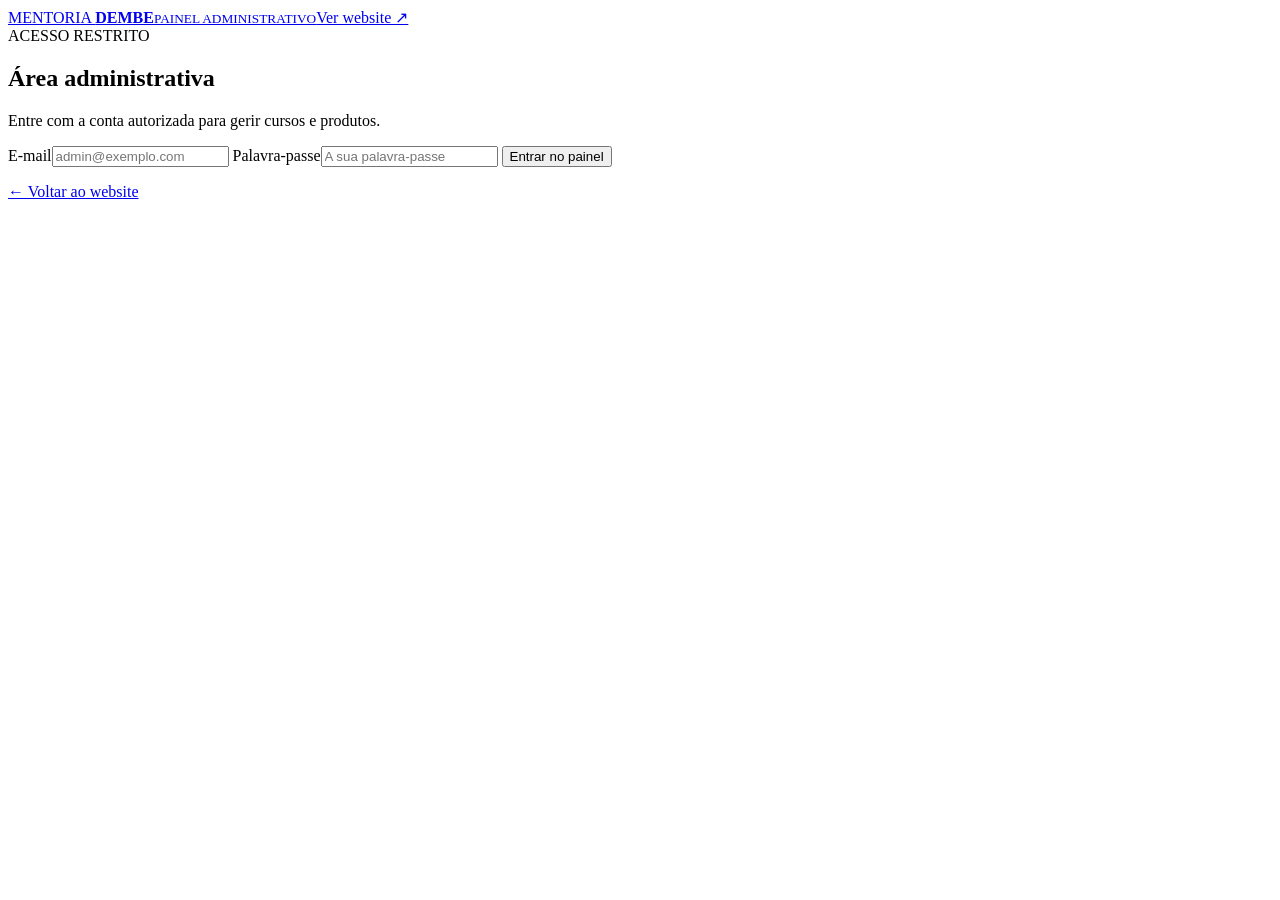
==== admin.html @ f525477d "Add files via upload" ====
<!doctype html>
<html lang="pt-AO">
<head>
  <meta charset="utf-8"><meta name="viewport" content="width=device-width, initial-scale=1">
  <meta name="theme-color" content="#081d3a"><title>Administração | Mentoria Dembe</title>
  <link rel="icon" href="./assets/logo.svg" type="image/svg+xml"><link rel="stylesheet" href="./css/style.css">
</head>
<body class="admin-body">
  <header class="site-header admin-header"><a class="brand" href="./index.html"><img src="./assets/logo.svg" alt=""><span>MENTORIA <b>DEMBE</b><small>PAINEL ADMINISTRATIVO</small></span></a><a href="./index.html" class="text-link">Ver website ↗</a></header>
  <main class="admin-wrap">
    <section id="login-view" class="login-card">
      <span class="eyebrow">ACESSO RESTRITO</span><h1>Área administrativa</h1><p>Entre com a conta autorizada para gerir cursos e produtos.</p>
      <form id="login-form" class="form-stack">
        <label>E-mail<input type="email" id="email" autocomplete="username" required placeholder="admin@exemplo.com"></label>
        <label>Palavra-passe<input type="password" id="password" autocomplete="current-password" required placeholder="A sua palavra-passe"></label>
        <button class="button button-full" type="submit">Entrar no painel</button><p id="login-message" class="form-message" role="status"></p>
      </form>
      <a class="back-link" href="./index.html">← Voltar ao website</a>
    </section>

    <section id="dashboard-view" hidden>
      <div class="dashboard-top"><div><span class="eyebrow">GESTÃO DA PLATAFORMA</span><h1>Painel administrativo</h1><p id="admin-email" class="muted"></p></div><button id="logout-button" class="button button-outline">Terminar sessão</button></div>
      <div class="admin-stats"><article><span>Cursos publicados</span><strong id="course-total">0</strong></article><article><span>Produtos publicados</span><strong id="product-total">0</strong></article></div>
      <div class="admin-tabs"><button class="tab-button active" data-tab="courses">Gerir cursos</button><button class="tab-button" data-tab="products">Gerir produtos</button></div>

      <section id="courses-panel" class="admin-panel">
        <div class="panel-heading"><div><h2>Cursos</h2><p>Adicione, edite ou retire cursos do catálogo.</p></div><button class="button" id="new-course">+ Novo curso</button></div>
        <form id="course-form" class="editor-form" hidden>
          <input type="hidden" id="course-id">
          <h3 id="course-form-title">Adicionar curso</h3>
          <div class="form-grid">
            <label>Título do curso *<input id="course-title" required maxlength="140"></label>
            <label>Categoria<input id="course-category" placeholder="Ex.: Ensino, Vendas, Marketing"></label>
            <label class="span-2">Resumo curto<textarea id="course-summary" rows="2" maxlength="260"></textarea></label>
            <label class="span-2">Descrição completa<textarea id="course-description" rows="5" required></textarea></label>
            <label>Objetivos<textarea id="course-objectives" rows="3" placeholder="Um objetivo por linha"></textarea></label>
            <label>Conteúdo programático<textarea id="course-content" rows="3" placeholder="Um tema por linha"></textarea></label>
            <label>Como funciona<textarea id="course-how" rows="3"></textarea></label>
            <label>Modalidade<input id="course-modality" placeholder="Online, presencial ou híbrido"></label>
            <label>Localização<input id="course-location" placeholder="Ex.: Luanda, Angola"></label>
            <label>Imagem do curso<input id="course-image" type="file" accept="image/png,image/jpeg,image/webp"></label>
            <label>Estado<select id="course-status"><option value="draft">Rascunho</option><option value="published">Publicado</option></select></label>
            <label class="check-label"><input id="course-featured" type="checkbox"> Destacar na página inicial</label>
          </div>
          <div class="form-actions"><button class="button" type="submit">Guardar curso</button><button class="button button-outline cancel-editor" type="button">Cancelar</button><span id="course-save-message" class="form-message"></span></div>
        </form>
        <div id="admin-courses-list" class="admin-list">A carregar...</div>
      </section>

      <section id="products-panel" class="admin-panel" hidden>
        <div class="panel-heading"><div><h2>Produtos</h2><p>Gira o catálogo de produtos à venda.</p></div><button class="button" id="new-product">+ Novo produto</button></div>
        <form id="product-form" class="editor-form" hidden>
          <input type="hidden" id="product-id"><h3 id="product-form-title">Adicionar produto</h3>
          <div class="form-grid">
            <label>Nome do produto *<input id="product-title" required maxlength="140"></label>
            <label>Preço em Kz *<input id="product-price" type="number" min="0" step="1" required></label>
            <label class="span-2">Descrição completa<textarea id="product-description" rows="4" required></textarea></label>
            <label>Localização<input id="product-location" placeholder="Ex.: Luanda, Angola"></label>
            <label>Estado<select id="product-status"><option value="draft">Rascunho</option><option value="published">Publicado</option><option value="sold_out">Esgotado</option></select></label>
            <label>Imagem do produto<input id="product-image" type="file" accept="image/png,image/jpeg,image/webp"></label>
          </div>
          <div class="form-actions"><button class="button" type="submit">Guardar produto</button><button class="button button-outline cancel-editor" type="button">Cancelar</button><span id="product-save-message" class="form-message"></span></div>
        </form>
        <div id="admin-products-list" class="admin-list">A carregar...</div>
      </section>
      <p id="dashboard-message" class="form-message" role="status"></p>
    </section>
  </main>
  <script type="module" src="./js/admin.js"></script>
</body>
</html>
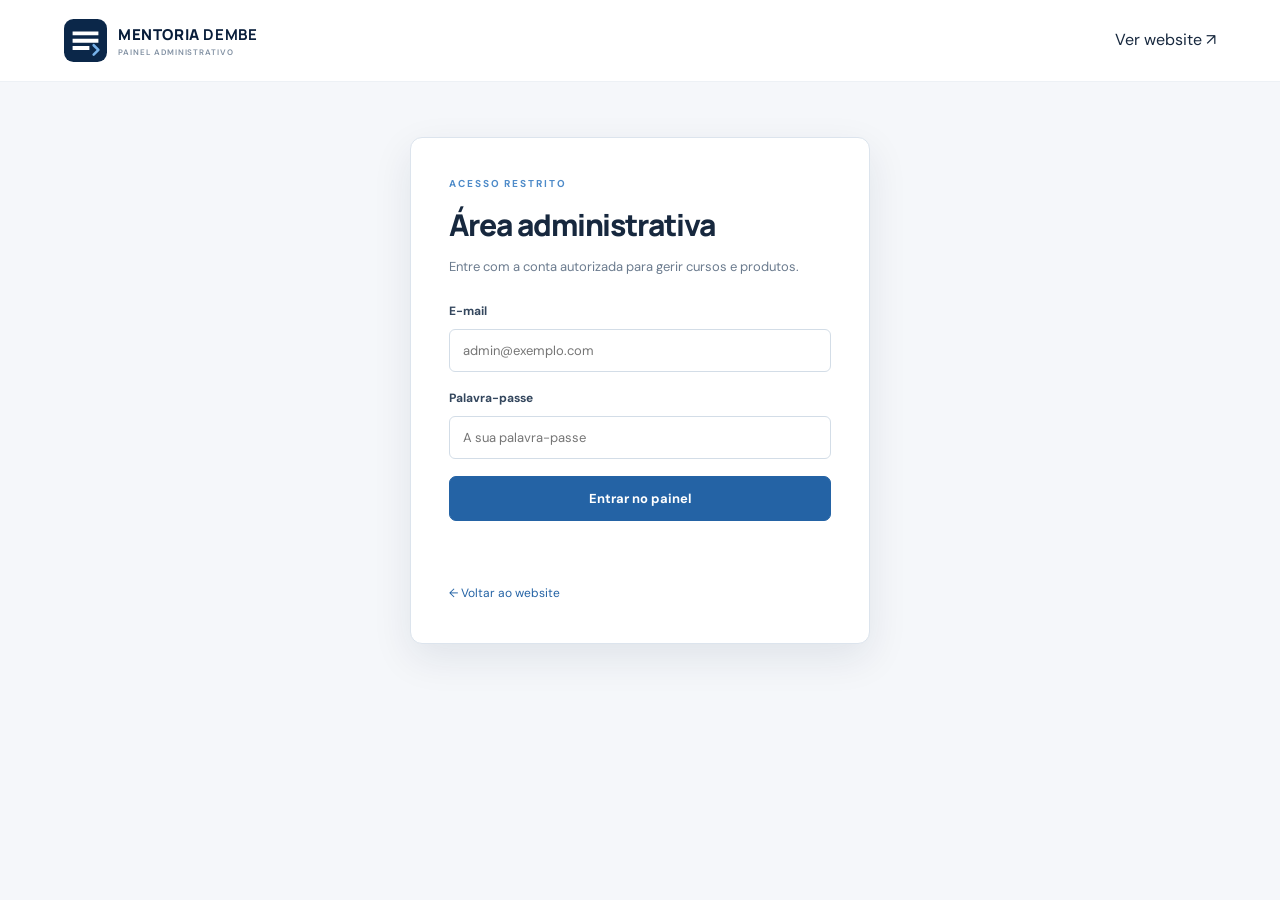
==== commit 7fbbc622: "Update admin.html" ====
--- a/admin.html
+++ b/admin.html
@@ -1,71 +1,296 @@
+
 <!doctype html>
 <html lang="pt-AO">
 <head>
-  <meta charset="utf-8"><meta name="viewport" content="width=device-width, initial-scale=1">
-  <meta name="theme-color" content="#081d3a"><title>Administração | Mentoria Dembe</title>
-  <link rel="icon" href="./assets/logo.svg" type="image/svg+xml"><link rel="stylesheet" href="./css/style.css">
+  <meta charset="utf-8">
+  <meta name="viewport" content="width=device-width, initial-scale=1">
+  <meta name="theme-color" content="#081d3a">
+  <title>Administração | Mentoria Dembe</title>
+  <link rel="icon" href="./assets/logo.svg" type="image/svg+xml">
+  <link rel="stylesheet" href="./css/style.css">
 </head>
+
 <body class="admin-body">
-  <header class="site-header admin-header"><a class="brand" href="./index.html"><img src="./assets/logo.svg" alt=""><span>MENTORIA <b>DEMBE</b><small>PAINEL ADMINISTRATIVO</small></span></a><a href="./index.html" class="text-link">Ver website ↗</a></header>
+
+  <header class="site-header admin-header">
+    <a class="brand" href="./index.html">
+      <img src="./assets/logo.svg" alt="">
+      <span>
+        MENTORIA <b>DEMBE</b>
+        <small>PAINEL ADMINISTRATIVO</small>
+      </span>
+    </a>
+    <a href="./index.html" class="text-link">Ver website ↗</a>
+  </header>
+
   <main class="admin-wrap">
+
+    <!-- LOGIN -->
     <section id="login-view" class="login-card">
-      <span class="eyebrow">ACESSO RESTRITO</span><h1>Área administrativa</h1><p>Entre com a conta autorizada para gerir cursos e produtos.</p>
+      <span class="eyebrow">ACESSO RESTRITO</span>
+      <h1>Área administrativa</h1>
+      <p>Entre com a conta autorizada para gerir cursos e produtos.</p>
+
       <form id="login-form" class="form-stack">
-        <label>E-mail<input type="email" id="email" autocomplete="username" required placeholder="admin@exemplo.com"></label>
-        <label>Palavra-passe<input type="password" id="password" autocomplete="current-password" required placeholder="A sua palavra-passe"></label>
-        <button class="button button-full" type="submit">Entrar no painel</button><p id="login-message" class="form-message" role="status"></p>
+        <label>
+          E-mail
+          <input type="email" id="email" autocomplete="username" required placeholder="admin@exemplo.com">
+        </label>
+
+        <label>
+          Palavra-passe
+          <input type="password" id="password" autocomplete="current-password" required placeholder="A sua palavra-passe">
+        </label>
+
+        <button class="button button-full" type="submit">
+          Entrar no painel
+        </button>
+
+        <p id="login-message" class="form-message" role="status"></p>
       </form>
+
       <a class="back-link" href="./index.html">← Voltar ao website</a>
     </section>
 
+    <!-- PAINEL ADMINISTRATIVO -->
     <section id="dashboard-view" hidden>
-      <div class="dashboard-top"><div><span class="eyebrow">GESTÃO DA PLATAFORMA</span><h1>Painel administrativo</h1><p id="admin-email" class="muted"></p></div><button id="logout-button" class="button button-outline">Terminar sessão</button></div>
-      <div class="admin-stats"><article><span>Cursos publicados</span><strong id="course-total">0</strong></article><article><span>Produtos publicados</span><strong id="product-total">0</strong></article></div>
-      <div class="admin-tabs"><button class="tab-button active" data-tab="courses">Gerir cursos</button><button class="tab-button" data-tab="products">Gerir produtos</button></div>
-
+
+      <div class="dashboard-top">
+        <div>
+          <span class="eyebrow">GESTÃO DA PLATAFORMA</span>
+          <h1>Painel administrativo</h1>
+          <p id="admin-email" class="muted"></p>
+        </div>
+
+        <button id="logout-button" class="button button-outline">
+          Terminar sessão
+        </button>
+      </div>
+
+      <div class="admin-stats">
+        <article>
+          <span>Cursos publicados</span>
+          <strong id="course-total">0</strong>
+        </article>
+
+        <article>
+          <span>Produtos publicados</span>
+          <strong id="product-total">0</strong>
+        </article>
+      </div>
+
+      <div class="admin-tabs">
+        <button class="tab-button active" data-tab="courses">
+          Gerir cursos
+        </button>
+
+        <button class="tab-button" data-tab="products">
+          Gerir produtos
+        </button>
+      </div>
+
+      <!-- GESTÃO DE CURSOS -->
       <section id="courses-panel" class="admin-panel">
-        <div class="panel-heading"><div><h2>Cursos</h2><p>Adicione, edite ou retire cursos do catálogo.</p></div><button class="button" id="new-course">+ Novo curso</button></div>
+
+        <div class="panel-heading">
+          <div>
+            <h2>Cursos</h2>
+            <p>Adicione, edite ou retire cursos do catálogo.</p>
+          </div>
+
+          <button class="button" id="new-course">+ Novo curso</button>
+        </div>
+
         <form id="course-form" class="editor-form" hidden>
+
           <input type="hidden" id="course-id">
+
           <h3 id="course-form-title">Adicionar curso</h3>
+
           <div class="form-grid">
-            <label>Título do curso *<input id="course-title" required maxlength="140"></label>
-            <label>Categoria<input id="course-category" placeholder="Ex.: Ensino, Vendas, Marketing"></label>
-            <label class="span-2">Resumo curto<textarea id="course-summary" rows="2" maxlength="260"></textarea></label>
-            <label class="span-2">Descrição completa<textarea id="course-description" rows="5" required></textarea></label>
-            <label>Objetivos<textarea id="course-objectives" rows="3" placeholder="Um objetivo por linha"></textarea></label>
-            <label>Conteúdo programático<textarea id="course-content" rows="3" placeholder="Um tema por linha"></textarea></label>
-            <label>Como funciona<textarea id="course-how" rows="3"></textarea></label>
-            <label>Modalidade<input id="course-modality" placeholder="Online, presencial ou híbrido"></label>
-            <label>Localização<input id="course-location" placeholder="Ex.: Luanda, Angola"></label>
-            <label>Imagem do curso<input id="course-image" type="file" accept="image/png,image/jpeg,image/webp"></label>
-            <label>Estado<select id="course-status"><option value="draft">Rascunho</option><option value="published">Publicado</option></select></label>
-            <label class="check-label"><input id="course-featured" type="checkbox"> Destacar na página inicial</label>
-          </div>
-          <div class="form-actions"><button class="button" type="submit">Guardar curso</button><button class="button button-outline cancel-editor" type="button">Cancelar</button><span id="course-save-message" class="form-message"></span></div>
+
+            <label>
+              Título do curso *
+              <input id="course-title" required maxlength="140">
+            </label>
+
+            <label>
+              Categoria
+              <input id="course-category" placeholder="Ex.: Ensino, Vendas, Marketing">
+            </label>
+
+            <label class="span-2">
+              Resumo curto
+              <textarea id="course-summary" rows="2" maxlength="260"></textarea>
+            </label>
+
+            <label class="span-2">
+              Descrição completa
+              <textarea id="course-description" rows="5" required></textarea>
+            </label>
+
+            <label>
+              Objetivos
+              <textarea id="course-objectives" rows="3" placeholder="Um objetivo por linha"></textarea>
+            </label>
+
+            <label>
+              Conteúdo programático
+              <textarea id="course-content" rows="3" placeholder="Um tema por linha"></textarea>
+            </label>
+
+            <label>
+              Como funciona
+              <textarea id="course-how" rows="3"></textarea>
+            </label>
+
+            <label>
+              Modalidade
+              <input id="course-modality" placeholder="Online, presencial ou híbrido">
+            </label>
+
+            <label>
+              Localização
+              <input id="course-location" placeholder="Ex.: Luanda, Angola">
+            </label>
+
+            <label>
+              Preço do curso (Kz)
+              <input
+                id="course-price"
+                type="number"
+                min="0"
+                step="1"
+                placeholder="0 = Gratuito">
+            </label>
+
+            <label>
+              Duração do curso
+              <input
+                id="course-duration"
+                type="text"
+                placeholder="Ex.: 3 meses ou 60 horas">
+            </label>
+
+            <label>
+              Imagem do curso
+              <input id="course-image" type="file" accept="image/png,image/jpeg,image/webp">
+            </label>
+
+            <label>
+              Estado
+              <select id="course-status">
+                <option value="draft">Rascunho</option>
+                <option value="published">Publicado</option>
+              </select>
+            </label>
+
+            <label class="check-label">
+              <input id="course-featured" type="checkbox">
+              Destacar na página inicial
+            </label>
+
+          </div>
+
+          <div class="form-actions">
+            <button class="button" type="submit">Guardar curso</button>
+
+            <button class="button button-outline cancel-editor" type="button">
+              Cancelar
+            </button>
+
+            <span id="course-save-message" class="form-message"></span>
+          </div>
+
         </form>
-        <div id="admin-courses-list" class="admin-list">A carregar...</div>
+
+        <div id="admin-courses-list" class="admin-list">
+          A carregar...
+        </div>
+
       </section>
 
+      <!-- GESTÃO DE PRODUTOS -->
       <section id="products-panel" class="admin-panel" hidden>
-        <div class="panel-heading"><div><h2>Produtos</h2><p>Gira o catálogo de produtos à venda.</p></div><button class="button" id="new-product">+ Novo produto</button></div>
+
+        <div class="panel-heading">
+          <div>
+            <h2>Produtos</h2>
+            <p>Gira o catálogo de produtos à venda.</p>
+          </div>
+
+          <button class="button" id="new-product">+ Novo produto</button>
+        </div>
+
         <form id="product-form" class="editor-form" hidden>
-          <input type="hidden" id="product-id"><h3 id="product-form-title">Adicionar produto</h3>
+
+          <input type="hidden" id="product-id">
+
+          <h3 id="product-form-title">Adicionar produto</h3>
+
           <div class="form-grid">
-            <label>Nome do produto *<input id="product-title" required maxlength="140"></label>
-            <label>Preço em Kz *<input id="product-price" type="number" min="0" step="1" required></label>
-            <label class="span-2">Descrição completa<textarea id="product-description" rows="4" required></textarea></label>
-            <label>Localização<input id="product-location" placeholder="Ex.: Luanda, Angola"></label>
-            <label>Estado<select id="product-status"><option value="draft">Rascunho</option><option value="published">Publicado</option><option value="sold_out">Esgotado</option></select></label>
-            <label>Imagem do produto<input id="product-image" type="file" accept="image/png,image/jpeg,image/webp"></label>
-          </div>
-          <div class="form-actions"><button class="button" type="submit">Guardar produto</button><button class="button button-outline cancel-editor" type="button">Cancelar</button><span id="product-save-message" class="form-message"></span></div>
+
+            <label>
+              Nome do produto *
+              <input id="product-title" required maxlength="140">
+            </label>
+
+            <label>
+              Preço em Kz *
+              <input id="product-price" type="number" min="0" step="1" required>
+            </label>
+
+            <label class="span-2">
+              Descrição completa
+              <textarea id="product-description" rows="4" required></textarea>
+            </label>
+
+            <label>
+              Localização
+              <input id="product-location" placeholder="Ex.: Luanda, Angola">
+            </label>
+
+            <label>
+              Estado
+              <select id="product-status">
+                <option value="draft">Rascunho</option>
+                <option value="published">Publicado</option>
+                <option value="sold_out">Esgotado</option>
+              </select>
+            </label>
+
+            <label>
+              Imagem do produto
+              <input id="product-image" type="file" accept="image/png,image/jpeg,image/webp">
+            </label>
+
+          </div>
+
+          <div class="form-actions">
+            <button class="button" type="submit">Guardar produto</button>
+
+            <button class="button button-outline cancel-editor" type="button">
+              Cancelar
+            </button>
+
+            <span id="product-save-message" class="form-message"></span>
+          </div>
+
         </form>
-        <div id="admin-products-list" class="admin-list">A carregar...</div>
+
+        <div id="admin-products-list" class="admin-list">
+          A carregar...
+        </div>
+
       </section>
+
       <p id="dashboard-message" class="form-message" role="status"></p>
+
     </section>
+
   </main>
+
   <script type="module" src="./js/admin.js"></script>
+
 </body>
 </html>
--- a/css/style.css
+++ b/css/style.css
@@ -0,0 +1,6 @@
+
+@import url('https://fonts.googleapis.com/css2?family=DM+Sans:wght@400;500;600;700&family=Manrope:wght@400;500;600;700;800&display=swap');
+:root{--navy:#081d3a;--navy2:#102d53;--blue:#2463a5;--blue2:#347ec2;--pale:#eaf1f8;--ink:#17283e;--muted:#6b7b8e;--line:#dce4ed;--white:#fff;--bg:#f7f9fc;--shadow:0 14px 40px rgba(9,32,61,.09)}
+*{box-sizing:border-box}html{scroll-behavior:smooth;scroll-padding-top:88px}body{margin:0;background:#fff;color:var(--ink);font-family:'DM Sans',Arial,sans-serif;line-height:1.65}h1,h2,h3{font-family:Manrope,Arial,sans-serif;line-height:1.15;letter-spacing:-.035em;margin:0 0 14px}h1{font-size:clamp(2.6rem,6vw,4.8rem);font-weight:800}h2{font-size:clamp(1.8rem,4vw,2.65rem)}h3{font-size:1.2rem}p{margin:0 0 14px;color:var(--muted)}a{color:inherit;text-decoration:none}.site-header{height:82px;padding:0 max(5vw,22px);display:flex;align-items:center;justify-content:space-between;background:#fff;border-bottom:1px solid #edf1f5;position:sticky;top:0;z-index:20}.brand{display:flex;align-items:center;gap:11px;color:var(--navy);font:800 15px Manrope,sans-serif;letter-spacing:.04em}.brand img{width:43px;height:43px}.brand small{display:block;font:600 8px 'DM Sans',sans-serif;letter-spacing:.12em;color:#8190a2;margin-top:2px}.site-header nav{display:flex;align-items:center;gap:27px;font-size:13px;font-weight:600}.site-header nav>a:not(.button):hover,.text-link:hover{color:var(--blue2)}.menu-toggle{display:none;background:none;border:0;font-size:25px;color:var(--navy)}.button{display:inline-flex;align-items:center;justify-content:center;background:var(--blue);color:#fff;border:1px solid var(--blue);padding:13px 21px;border-radius:7px;font:700 13px 'DM Sans',sans-serif;cursor:pointer;transition:.2s}.button:hover{background:var(--navy);border-color:var(--navy);transform:translateY(-1px)}.button-light{background:#fff;color:var(--navy);border-color:#fff}.button-light:hover{background:#eaf1f8;color:var(--navy);border-color:#eaf1f8}.button-outline{background:transparent;color:var(--navy);border-color:#c6d2df}.button-outline:hover{color:#fff}.button-small{padding:10px 14px;font-size:12px}.button-full{width:100%}.hero{background:linear-gradient(115deg,#071a34 0%,#0d2a50 63%,#164276 100%);color:#fff;min-height:570px;padding:95px max(8vw,25px);display:grid;grid-template-columns:1.1fr .8fr;gap:8%;align-items:center;position:relative;overflow:hidden}.hero:after{content:"";position:absolute;width:470px;height:470px;border:1px solid rgba(255,255,255,.09);border-radius:50%;right:-140px;top:-190px;box-shadow:0 0 0 55px rgba(255,255,255,.025),0 0 0 110px rgba(255,255,255,.02)}.hero-content,.hero-panel{position:relative;z-index:1}.eyebrow{font-size:10px;font-weight:700;letter-spacing:.19em;color:#4e8bc9;display:block;margin-bottom:15px}.hero .eyebrow{color:#8fb9e5}.hero h1{margin-bottom:22px}.hero h1 span{color:#78b3eb}.hero-content>p{max-width:520px;color:#c2d1e2;font-size:16px}.hero-actions{display:flex;gap:12px;flex-wrap:wrap;margin-top:28px}.hero-note{display:flex;align-items:center;gap:12px;color:#a9bed5;font-size:11px;margin-top:42px}.hero-line{width:35px;height:1px;background:#78b3eb}.hero-panel{max-width:390px;padding:35px;background:rgba(255,255,255,.075);border:1px solid rgba(255,255,255,.16);border-radius:13px;backdrop-filter:blur(8px);box-shadow:0 20px 60px rgba(0,0,0,.12)}.panel-icon{width:42px;height:42px;border-radius:10px;background:#2c6096;display:grid;place-items:center;font-size:22px;margin-bottom:25px}.panel-kicker{font-size:9px;letter-spacing:.14em;color:#9bb8d8;font-weight:700}.hero-panel h2{font-size:27px;color:white;margin:8px 0 25px}.panel-rule{height:1px;background:rgba(255,255,255,.18);margin-bottom:17px}.panel-stat{display:flex;align-items:center;gap:17px;margin:15px 0;color:#d8e5f2;font-size:13px}.panel-stat strong{color:#80b7eb;font:700 20px Manrope}.section{padding:85px max(8vw,25px)}.section-soft{background:var(--bg)}.section-heading{display:flex;justify-content:space-between;align-items:end;margin-bottom:25px}.section-heading h2{margin-bottom:8px}.section-heading p{max-width:570px}.toolbar{display:flex;align-items:center;justify-content:space-between;gap:15px;margin-bottom:22px}.toolbar input{max-width:340px}.muted{color:var(--muted);font-size:12px}.cards-grid{display:grid;grid-template-columns:repeat(3,minmax(0,1fr));gap:22px}.content-card{border:1px solid var(--line);border-radius:11px;overflow:hidden;background:#fff;transition:.22s;display:flex;flex-direction:column}.content-card:hover{transform:translateY(-4px);box-shadow:var(--shadow);border-color:#c7d8e9}.card-image{width:100%;height:190px;object-fit:cover;background:#e7edf4}.card-placeholder{height:190px;display:grid;place-items:center;background:linear-gradient(135deg,#e9f0f7,#d9e5f1);color:#7390ad;font:800 34px Manrope}.card-body{padding:21px;display:flex;flex-direction:column;flex:1}.card-category{font-size:9px;letter-spacing:.13em;color:var(--blue);font-weight:700;text-transform:uppercase;margin-bottom:8px}.card-body h3{margin-bottom:9px}.card-body p{font-size:13px;line-height:1.65;flex:1}.card-bottom{display:flex;align-items:center;justify-content:space-between;gap:12px;margin-top:12px}.card-price{font:800 17px Manrope;color:var(--navy)}.card-link{font-size:12px;color:var(--blue);font-weight:700}.empty-state{padding:35px;text-align:center;background:#f5f8fb;border:1px dashed #ccd8e5;border-radius:9px;color:var(--muted);grid-column:1/-1}.about-section{padding:85px max(8vw,25px);display:grid;grid-template-columns:190px 1fr;gap:45px;align-items:center}.about-mark{width:160px;height:160px;background:linear-gradient(145deg,#0b2344,#28649e);border-radius:20px;display:grid;place-items:center;color:#fff;font:800 47px Manrope;box-shadow:16px 16px 0 #e6eef6}.about-section h2{max-width:600px}.about-section p{max-width:700px}.about-name{font-weight:700;color:var(--navy);margin-top:22px}.about-name span{display:block;font-size:11px;font-weight:400;color:var(--muted)}.contact-section{text-align:center;padding:78px 22px;background:#edf3f9}.contact-section h2{max-width:700px;margin:0 auto 12px}.contact-section>p{max-width:570px;margin:0 auto 24px}.contact-actions{display:flex;justify-content:center;gap:12px;flex-wrap:wrap}.site-footer{background:#071a34;color:#fff;padding:38px max(5vw,22px);display:grid;grid-template-columns:1fr 1fr;gap:25px;align-items:center}.brand-footer{color:#fff}.brand-footer small{color:#91a7c0}.footer-links{display:flex;justify-content:flex-end;gap:20px;flex-wrap:wrap;font-size:12px;color:#c0cee0}.site-footer>p{grid-column:1/-1;border-top:1px solid rgba(255,255,255,.13);padding-top:20px;margin:0;font-size:11px;color:#91a7c0}input,textarea,select{width:100%;padding:12px 13px;border:1px solid #d3dde7;border-radius:6px;background:#fff;color:var(--ink);font:13px 'DM Sans',sans-serif;outline:none}input:focus,textarea:focus,select:focus{border-color:#4b8bc7;box-shadow:0 0 0 3px rgba(52,126,194,.1)}label{font-size:12px;font-weight:700;color:#33465d;display:flex;flex-direction:column;gap:7px}textarea{resize:vertical}.admin-body{background:#f5f7fa;min-height:100vh}.admin-header{position:static}.admin-wrap{max-width:1080px;margin:48px auto;padding:0 22px 70px}.login-card{max-width:460px;margin:55px auto;background:#fff;padding:38px;border:1px solid var(--line);border-radius:12px;box-shadow:var(--shadow)}.login-card h1{font-size:30px}.login-card>p{font-size:13px}.form-stack{display:grid;gap:17px;margin-top:25px}.form-message{font-size:12px;color:#246b49;min-height:18px}.form-message.error{color:#b42318}.back-link{font-size:12px;color:var(--blue);display:inline-block;margin-top:14px}.dashboard-top,.panel-heading{display:flex;justify-content:space-between;align-items:center;gap:18px}.dashboard-top h1{font-size:34px}.admin-stats{display:grid;grid-template-columns:repeat(2,1fr);gap:16px;margin:25px 0}.admin-stats article{background:#fff;border:1px solid var(--line);border-radius:9px;padding:20px}.admin-stats span{display:block;color:var(--muted);font-size:12px}.admin-stats strong{font:800 30px Manrope;color:var(--navy)}.admin-tabs{display:flex;gap:8px;border-bottom:1px solid var(--line);margin-bottom:25px}.tab-button{background:none;border:0;padding:13px 17px;color:var(--muted);font-weight:700;cursor:pointer;border-bottom:2px solid transparent}.tab-button.active{color:var(--blue);border-color:var(--blue)}.admin-panel{background:#fff;border:1px solid var(--line);border-radius:10px;padding:25px}.panel-heading h2{font-size:23px;margin:0 0 5px}.panel-heading p{font-size:12px}.editor-form{background:#f7f9fc;border:1px solid var(--line);border-radius:8px;padding:22px;margin:22px 0}.editor-form h3{margin-bottom:18px}.form-grid{display:grid;grid-template-columns:1fr 1fr;gap:16px}.span-2{grid-column:1/-1}.check-label{flex-direction:row;align-items:center}.check-label input{width:auto}.form-actions{display:flex;align-items:center;gap:12px;flex-wrap:wrap;margin-top:20px}.admin-list{margin-top:20px}.admin-row{display:flex;align-items:center;gap:14px;padding:14px 0;border-bottom:1px solid #edf1f5}.admin-row img,.admin-row .row-placeholder{width:65px;height:55px;object-fit:cover;border-radius:6px;background:#eaf0f6}.admin-row-info{flex:1;min-width:0}.admin-row-info strong{display:block;font-size:13px}.admin-row-info small{color:var(--muted);font-size:11px}.row-actions{display:flex;gap:7px}.small-action{border:1px solid var(--line);background:#fff;border-radius:5px;padding:7px 10px;font-size:11px;cursor:pointer;color:var(--navy)}.small-action.danger{color:#b42318}.status-pill{display:inline-block;padding:3px 7px;border-radius:20px;background:#edf3f9;color:#42617e;font-size:9px;margin-left:5px}.status-pill.published{background:#e6f5ed;color:#237448}@media(max-width:800px){.site-header{height:72px}.menu-toggle{display:block}.site-header nav{display:none;position:absolute;top:72px;left:0;right:0;background:white;padding:20px 25px;box-shadow:var(--shadow);flex-direction:column;align-items:stretch;gap:17px}.site-header nav.open{display:flex}.hero{grid-template-columns:1fr;padding-top:70px;padding-bottom:70px;gap:42px}.hero-panel{max-width:none}.cards-grid{grid-template-columns:repeat(2,minmax(0,1fr))}.about-section{grid-template-columns:110px 1fr;gap:28px}.about-mark{width:100px;height:100px;font-size:32px}.site-footer{grid-template-columns:1fr}.footer-links{justify-content:flex-start}.site-footer>p{grid-column:auto}}@media(max-width:560px){.section{padding:62px 20px}.hero{padding:65px 23px}.hero h1{font-size:43px}.hero-panel{padding:25px}.cards-grid{grid-template-columns:1fr}.card-image,.card-placeholder{height:205px}.about-section{grid-template-columns:1fr;padding:65px 23px}.about-mark{width:85px;height:85px}.toolbar{align-items:stretch;flex-direction:column}.toolbar input{max-width:none}.admin-wrap{margin:25px auto;padding:0 14px 50px}.login-card{padding:26px 21px;margin:35px auto}.dashboard-top{align-items:flex-start;flex-direction:column}.dashboard-top h1{font-size:29px}.admin-stats{gap:9px}.admin-stats article{padding:14px}.admin-panel{padding:16px}.panel-heading{align-items:flex-start;flex-direction:column}.form-grid{grid-template-columns:1fr}.span-2{grid-column:auto}.admin-row{align-items:flex-start;flex-wrap:wrap}.row-actions{width:100%;padding-left:78px}.footer-links{gap:13px}}
+
+.detail-wrap{max-width:1000px;margin:55px auto;padding:0 22px 70px}.detail-card{display:grid;grid-template-columns:.85fr 1.15fr;border:1px solid var(--line);border-radius:12px;overflow:hidden;background:#fff;box-shadow:var(--shadow)}.detail-card>.card-image,.detail-card>.card-placeholder{height:100%;min-height:380px}.detail-content{padding:35px}.detail-content h1{font-size:clamp(2rem,4vw,3rem)}.detail-content h2{font-size:19px;margin-top:26px}.detail-content p,.detail-content li{font-size:14px}.detail-content ul{padding-left:20px;color:var(--muted)}.detail-lead{font-size:16px}.detail-meta{background:#f4f7fa;border-radius:7px;padding:12px 16px;margin:20px 0}.detail-meta p{margin:4px 0}.detail-price{font:800 25px Manrope;color:var(--navy);margin:10px 0 20px}.detail-content .contact-actions{justify-content:flex-start;margin-top:25px}@media(max-width:720px){.detail-card{grid-template-columns:1fr}.detail-card>.card-image,.detail-card>.card-placeholder{height:230px;min-height:0}.detail-content{padding:24px}.detail-wrap{margin:25px auto}}
